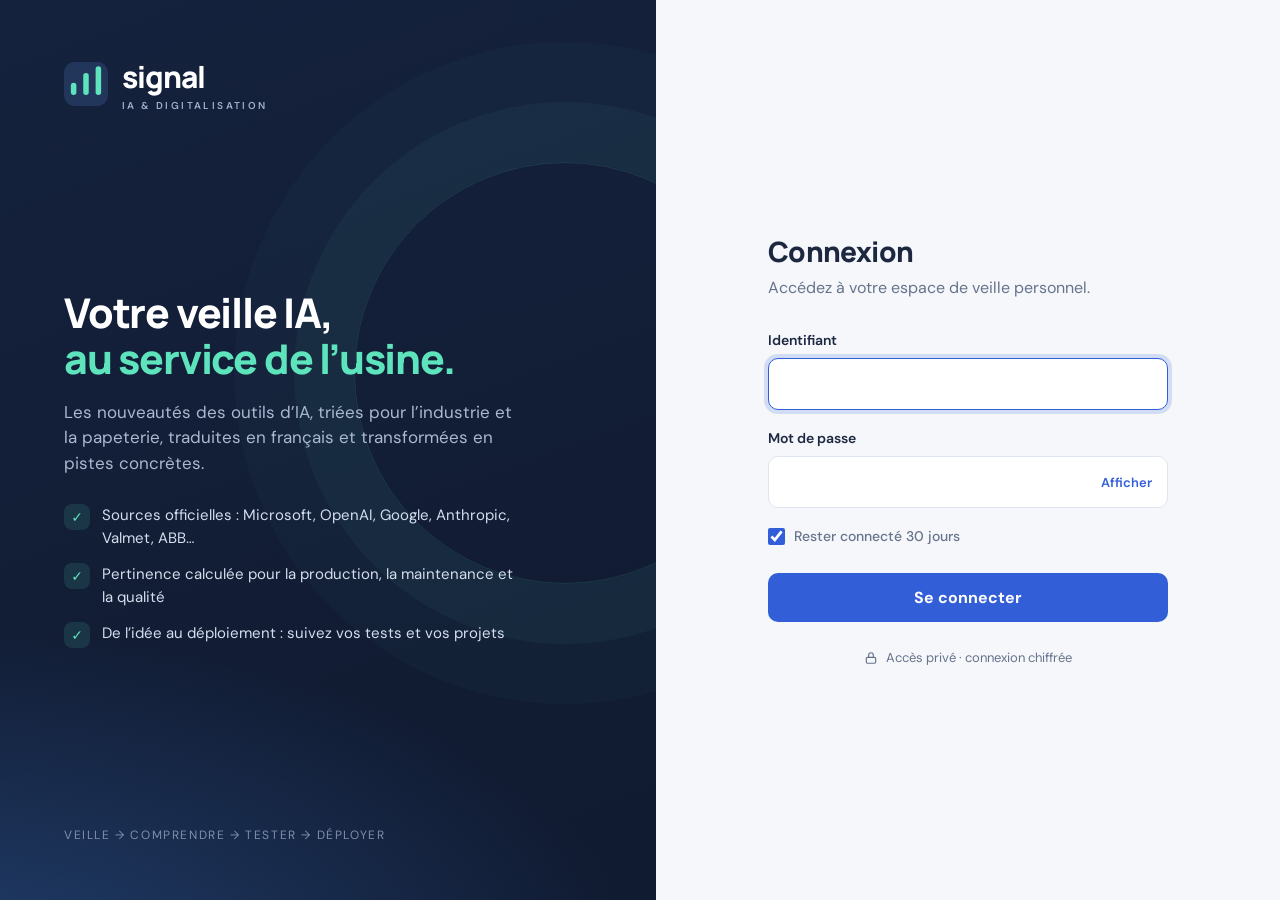
==== public/login.html @ a75cafa2 "Page de connexion, pertinence papeterie et industrie, sources métier, état allégé - Page de connexio" ====
<!doctype html>
<html lang="fr">
<head>
<meta charset="UTF-8">
<meta name="viewport" content="width=device-width,initial-scale=1">
<meta name="robots" content="noindex,nofollow">
<title>Connexion · Signal</title>
<link rel="icon" href="data:image/svg+xml,%3Csvg xmlns='http://www.w3.org/2000/svg' viewBox='0 0 32 32'%3E%3Crect width='32' height='32' rx='8' fill='%23182745'/%3E%3Cpath d='M7 22V17M16 22V10M25 22V5' stroke='%235ee4bc' stroke-width='4'/%3E%3C/svg%3E">
<link rel="preconnect" href="https://fonts.googleapis.com">
<link href="https://fonts.googleapis.com/css2?family=DM+Sans:wght@400;500;600;700&family=Manrope:wght@600;700;800&display=swap" rel="stylesheet">
<style>
:root{--navy:#15223d;--navy-2:#1d2f52;--mint:#5ee4bc;--bg:#f5f7fb;--card:#ffffff;--text:#1d2840;--muted:#66738a;--border:#dfe5ee;--accent:#325ed8;--accent-hover:#284fbd;--error-bg:#fdf0f0;--error:#b42828;--info-bg:#eef6f2;--info:#14745b}
@media (prefers-color-scheme:dark){:root{--bg:#0f1626;--card:#18233a;--text:#e8eef8;--muted:#9eabc2;--border:#2e3b55;--accent:#7f9ffc;--accent-hover:#9bb4ff;--error-bg:#3a1c22;--error:#ff9d9d;--info-bg:#15322b;--info:#7fe0bf}}
*{box-sizing:border-box}
html,body{height:100%}
body{margin:0;background:var(--bg);color:var(--text);font:16px/1.5 'DM Sans',system-ui,sans-serif;display:grid;grid-template-columns:minmax(0,1.05fr) minmax(0,1fr)}
.brand-side{position:relative;overflow:hidden;background:radial-gradient(1200px 600px at -10% 110%,#22406f 0%,transparent 60%),linear-gradient(160deg,var(--navy) 0%,#101a30 100%);color:#c9d3e6;padding:56px 64px;display:flex;flex-direction:column}
.brand-side::after{content:"";position:absolute;right:-120px;top:18%;width:420px;height:420px;border-radius:50%;border:1px solid rgba(94,228,188,.14);box-shadow:0 0 0 60px rgba(94,228,188,.04),0 0 0 120px rgba(94,228,188,.025)}
.logo{display:flex;align-items:center;gap:14px;color:#fff;text-decoration:none}
.logo svg{width:44px;height:44px}
.logo b{font:800 30px Manrope,sans-serif;letter-spacing:-1px}
.logo small{display:block;font:600 10px 'DM Sans';letter-spacing:2.4px;color:#9fb0cc;margin-top:2px}
.pitch{margin:auto 0;max-width:460px;position:relative;z-index:1}
.pitch h1{font:800 clamp(30px,3.2vw,42px)/1.12 Manrope,sans-serif;color:#fff;letter-spacing:-1.2px;margin:0 0 18px}
.pitch h1 em{font-style:normal;color:var(--mint)}
.pitch p{margin:0 0 28px;color:#aab8d0;font-size:17px}
.features{list-style:none;padding:0;margin:0;display:grid;gap:14px}
.features li{display:flex;gap:12px;align-items:flex-start;font-size:15px;color:#d5deee}
.features li span{flex:none;width:26px;height:26px;border-radius:8px;background:rgba(94,228,188,.12);color:var(--mint);display:grid;place-items:center;font-size:14px}
.brand-foot{font-size:12px;letter-spacing:1.6px;color:#7f8fab;position:relative;z-index:1}
.form-side{display:flex;align-items:center;justify-content:center;padding:40px 24px}
.card{width:100%;max-width:400px}
.card h2{font:800 28px Manrope,sans-serif;letter-spacing:-.6px;margin:0 0 6px}
.card .lead{color:var(--muted);margin:0 0 30px}
.alert{display:none;gap:10px;align-items:flex-start;padding:12px 14px;border-radius:10px;font-size:14px;margin-bottom:22px}
.alert.show{display:flex}
.alert.error{background:var(--error-bg);color:var(--error)}
.alert.info{background:var(--info-bg);color:var(--info)}
label{display:block;font-weight:600;font-size:14px;margin-bottom:7px}
.field{margin-bottom:18px}
.input-wrap{position:relative}
input[type=text],input[type=password]{width:100%;font:inherit;color:var(--text);background:var(--card);border:1px solid var(--border);border-radius:10px;padding:13px 14px;transition:border-color .15s,box-shadow .15s}
input[type=password],#password{padding-right:92px}
input:focus{outline:none;border-color:var(--accent);box-shadow:0 0 0 4px color-mix(in srgb,var(--accent) 18%,transparent)}
.toggle{position:absolute;right:6px;top:50%;transform:translateY(-50%);border:0;background:none;color:var(--accent);font:600 13px 'DM Sans';padding:8px 10px;border-radius:8px;cursor:pointer}
.toggle:hover{background:color-mix(in srgb,var(--accent) 10%,transparent)}
.row{display:flex;align-items:center;justify-content:space-between;margin:4px 0 26px;font-size:14px}
.check{display:flex;align-items:center;gap:9px;font-weight:500;margin:0;cursor:pointer;color:var(--muted)}
.check input{width:17px;height:17px;accent-color:var(--accent);margin:0}
.caps{display:none;color:#b86e00;font-size:13px;margin-top:6px}
.submit{width:100%;border:0;border-radius:10px;background:var(--accent);color:#fff;font:700 16px 'DM Sans';padding:14px;cursor:pointer;display:flex;justify-content:center;align-items:center;gap:10px;transition:background .15s}
.submit:hover{background:var(--accent-hover)}
.submit:disabled{opacity:.75;cursor:wait}
.spinner{display:none;width:16px;height:16px;border:2px solid rgba(255,255,255,.45);border-top-color:#fff;border-radius:50%;animation:spin .7s linear infinite}
.submit:disabled .spinner{display:block}
@keyframes spin{to{transform:rotate(360deg)}}
.secure{display:flex;align-items:center;justify-content:center;gap:8px;color:var(--muted);font-size:13px;margin-top:26px}
.mobile-logo{display:none}
@media (max-width:860px){
 body{grid-template-columns:1fr}
 .brand-side{display:none}
 .mobile-logo{display:flex;color:var(--text);margin-bottom:36px}
 .mobile-logo small{color:var(--muted)}
 .form-side{align-items:flex-start;padding-top:56px}
}
</style>
</head>
<body>
<section class="brand-side" aria-hidden="true">
  <a class="logo" href="/login"><svg viewBox="0 0 32 32"><rect width="32" height="32" rx="8" fill="#22365c"/><path d="M7 22V17M16 22V10M25 22V5" stroke="#5ee4bc" stroke-width="4" stroke-linecap="round"/></svg><div><b>signal</b><small>IA &amp; DIGITALISATION</small></div></a>
  <div class="pitch">
    <h1>Votre veille IA,<br><em>au service de l’usine.</em></h1>
    <p>Les nouveautés des outils d’IA, triées pour l’industrie et la papeterie, traduites en français et transformées en pistes concrètes.</p>
    <ul class="features">
      <li><span>✓</span>Sources officielles : Microsoft, OpenAI, Google, Anthropic, Valmet, ABB…</li>
      <li><span>✓</span>Pertinence calculée pour la production, la maintenance et la qualité</li>
      <li><span>✓</span>De l’idée au déploiement : suivez vos tests et vos projets</li>
    </ul>
  </div>
  <div class="brand-foot">VEILLE → COMPRENDRE → TESTER → DÉPLOYER</div>
</section>
<main class="form-side">
  <div class="card">
    <a class="logo mobile-logo" href="/login"><svg viewBox="0 0 32 32"><rect width="32" height="32" rx="8" fill="#182745"/><path d="M7 22V17M16 22V10M25 22V5" stroke="#5ee4bc" stroke-width="4" stroke-linecap="round"/></svg><div><b>signal</b><small>IA &amp; DIGITALISATION</small></div></a>
    <h2>Connexion</h2>
    <p class="lead">Accédez à votre espace de veille personnel.</p>
    <div id="alert" class="alert" role="alert"><span aria-hidden="true" id="alert-icon">!</span><span id="alert-text"></span></div>
    <form id="login" method="post" action="/login" autocomplete="on" novalidate>
      <div class="field">
        <label for="username">Identifiant</label>
        <input type="text" id="username" name="username" autocomplete="username" autocapitalize="none" spellcheck="false" required autofocus maxlength="120">
      </div>
      <div class="field">
        <label for="password">Mot de passe</label>
        <div class="input-wrap">
          <input type="password" id="password" name="password" autocomplete="current-password" required maxlength="256">
          <button type="button" class="toggle" id="toggle" aria-controls="password" aria-pressed="false">Afficher</button>
        </div>
        <div class="caps" id="caps">Majuscules activées</div>
      </div>
      <div class="row">
        <label class="check"><input type="checkbox" name="remember" value="1" checked> Rester connecté 30 jours</label>
      </div>
      <button class="submit" id="submit" type="submit"><span class="spinner" aria-hidden="true"></span><span>Se connecter</span></button>
    </form>
    <div class="secure"><svg width="14" height="14" viewBox="0 0 24 24" fill="none" stroke="currentColor" stroke-width="2" aria-hidden="true"><rect x="4" y="11" width="16" height="10" rx="2"/><path d="M8 11V7a4 4 0 0 1 8 0v4"/></svg>Accès privé · connexion chiffrée</div>
  </div>
</main>
<script>
(()=>{
  const messages={
    identifiants:['error','Identifiant ou mot de passe incorrect.'],
    bloque:['error','Trop de tentatives. Patientez une minute avant de réessayer.'],
    expire:['info','Votre session a expiré. Reconnectez-vous pour continuer.'],
    deconnecte:['info','Vous êtes déconnecté. À bientôt !'],
    config:['error','Connexion indisponible : le mot de passe de l’application n’est pas configuré sur le serveur.'],
    origine:['error','La demande a été refusée pour des raisons de sécurité. Rechargez la page.']
  };
  const key=new URLSearchParams(location.search).get('m');
  const alert=document.getElementById('alert');
  if(messages[key]){alert.classList.add('show',messages[key][0]);document.getElementById('alert-text').textContent=messages[key][1];document.getElementById('alert-icon').textContent=messages[key][0]==='info'?'i':'!'}
  if(key==='identifiants'){const u=sessionStorage.getItem('signal-user');if(u)document.getElementById('username').value=u;document.getElementById('password').focus()}
  const pwd=document.getElementById('password'),toggle=document.getElementById('toggle');
  toggle.addEventListener('click',()=>{const show=pwd.type==='password';pwd.type=show?'text':'password';toggle.textContent=show?'Masquer':'Afficher';toggle.setAttribute('aria-pressed',show);pwd.focus()});
  pwd.addEventListener('keyup',e=>{document.getElementById('caps').style.display=e.getModifierState&&e.getModifierState('CapsLock')?'block':'none'});
  document.getElementById('login').addEventListener('submit',e=>{
    const u=document.getElementById('username');
    if(!u.value.trim()||!pwd.value){e.preventDefault();alert.className='alert show error';document.getElementById('alert-text').textContent='Renseignez votre identifiant et votre mot de passe.';(u.value.trim()?pwd:u).focus();return}
    try{sessionStorage.setItem('signal-user',u.value.trim())}catch(_){}
    document.getElementById('submit').disabled=true;
  });
})();
</script>
</body>
</html>
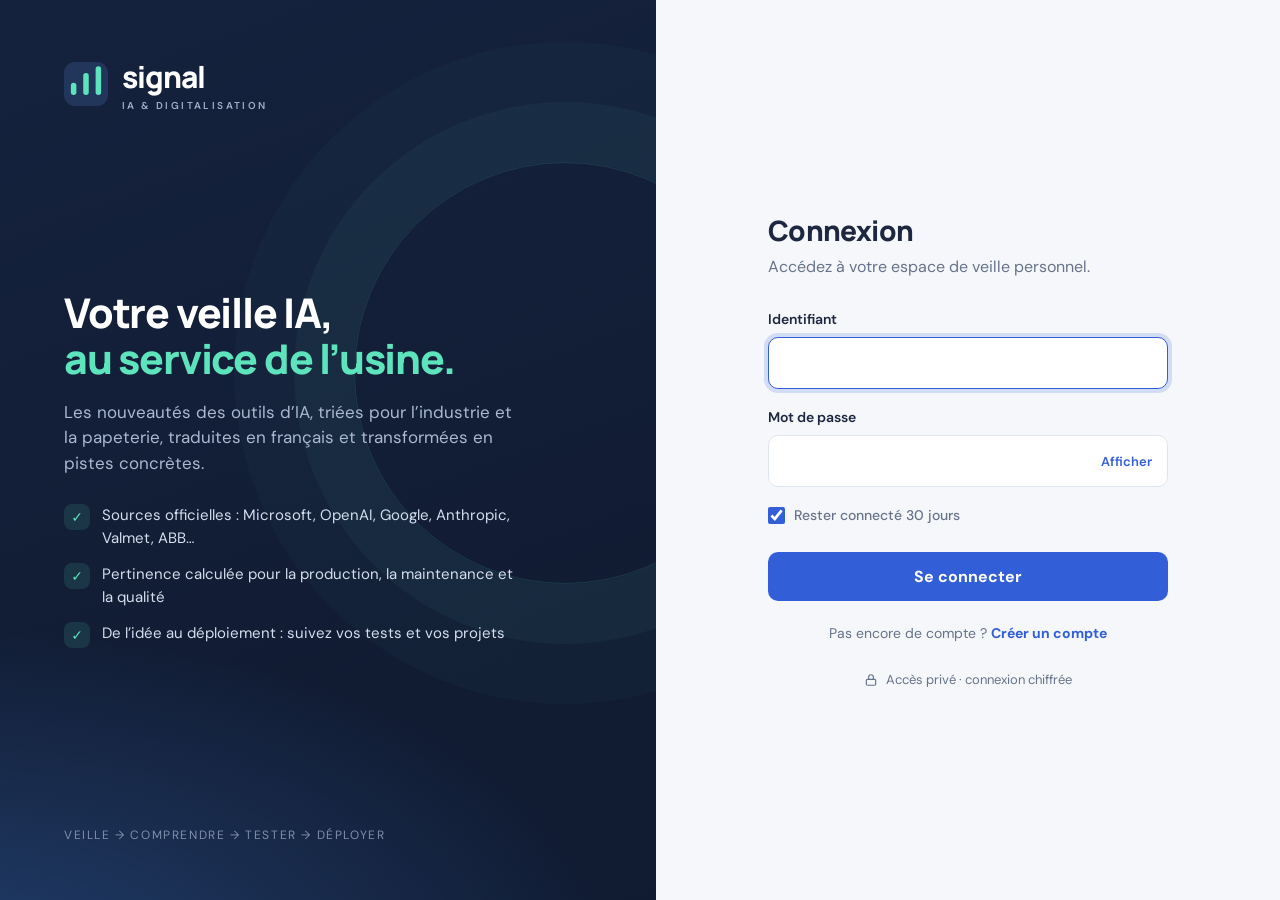
==== commit 7d678854: "Création de compte depuis la page de connexion, gestion des comptes par l’administrateur Co-Authored" ====
--- a/public/login.html
+++ b/public/login.html
@@ -48,6 +48,8 @@
 .check{display:flex;align-items:center;gap:9px;font-weight:500;margin:0;cursor:pointer;color:var(--muted)}
 .check input{width:17px;height:17px;accent-color:var(--accent);margin:0}
 .caps{display:none;color:#b86e00;font-size:13px;margin-top:6px}
+.hint{color:var(--muted);font-size:13px;margin-top:6px}
+[hidden]{display:none!important}
 .submit{width:100%;border:0;border-radius:10px;background:var(--accent);color:#fff;font:700 16px 'DM Sans';padding:14px;cursor:pointer;display:flex;justify-content:center;align-items:center;gap:10px;transition:background .15s}
 .submit:hover{background:var(--accent-hover)}
 .submit:disabled{opacity:.75;cursor:wait}
@@ -56,6 +58,8 @@
 @keyframes spin{to{transform:rotate(360deg)}}
 .secure{display:flex;align-items:center;justify-content:center;gap:8px;color:var(--muted);font-size:13px;margin-top:26px}
 .mobile-logo{display:none}
+.switch{text-align:center;color:var(--muted);font-size:14px;margin:22px 0 0}
+.switch a{color:var(--accent);font-weight:700;text-decoration:none}.switch a:hover{text-decoration:underline}
 @media (max-width:860px){
  body{grid-template-columns:1fr}
  .brand-side{display:none}
@@ -82,8 +86,8 @@
 <main class="form-side">
   <div class="card">
     <a class="logo mobile-logo" href="/login"><svg viewBox="0 0 32 32"><rect width="32" height="32" rx="8" fill="#182745"/><path d="M7 22V17M16 22V10M25 22V5" stroke="#5ee4bc" stroke-width="4" stroke-linecap="round"/></svg><div><b>signal</b><small>IA &amp; DIGITALISATION</small></div></a>
-    <h2>Connexion</h2>
-    <p class="lead">Accédez à votre espace de veille personnel.</p>
+    <h2 id="heading">Connexion</h2>
+    <p class="lead" id="lead">Accédez à votre espace de veille personnel.</p>
     <div id="alert" class="alert" role="alert"><span aria-hidden="true" id="alert-icon">!</span><span id="alert-text"></span></div>
     <form id="login" method="post" action="/login" autocomplete="on" novalidate>
       <div class="field">
@@ -97,12 +101,18 @@
           <button type="button" class="toggle" id="toggle" aria-controls="password" aria-pressed="false">Afficher</button>
         </div>
         <div class="caps" id="caps">Majuscules activées</div>
+        <div class="hint" id="hint" hidden>10 caractères minimum. Une phrase courte et facile à retenir est idéale.</div>
       </div>
-      <div class="row">
+      <div class="field" id="confirm-field" hidden>
+        <label for="confirm">Confirmer le mot de passe</label>
+        <input type="password" id="confirm" name="confirm" autocomplete="new-password" maxlength="256">
+      </div>
+      <div class="row" id="remember-row">
         <label class="check"><input type="checkbox" name="remember" value="1" checked> Rester connecté 30 jours</label>
       </div>
-      <button class="submit" id="submit" type="submit"><span class="spinner" aria-hidden="true"></span><span>Se connecter</span></button>
+      <button class="submit" id="submit" type="submit"><span class="spinner" aria-hidden="true"></span><span id="submit-label">Se connecter</span></button>
     </form>
+    <p class="switch" id="switch"><span id="switch-text">Pas encore de compte ?</span> <a id="switch-link" href="/signup">Créer un compte</a></p>
     <div class="secure"><svg width="14" height="14" viewBox="0 0 24 24" fill="none" stroke="currentColor" stroke-width="2" aria-hidden="true"><rect x="4" y="11" width="16" height="10" rx="2"/><path d="M8 11V7a4 4 0 0 1 8 0v4"/></svg>Accès privé · connexion chiffrée</div>
   </div>
 </main>
@@ -113,9 +123,32 @@
     bloque:['error','Trop de tentatives. Patientez une minute avant de réessayer.'],
     expire:['info','Votre session a expiré. Reconnectez-vous pour continuer.'],
     deconnecte:['info','Vous êtes déconnecté. À bientôt !'],
-    config:['error','Connexion indisponible : le mot de passe de l’application n’est pas configuré sur le serveur.'],
-    origine:['error','La demande a été refusée pour des raisons de sécurité. Rechargez la page.']
+    existe:['info','Un accès existe déjà pour cette application. Connectez-vous.'],
+    identifiant:['error','Identifiant invalide : 1 à 60 caractères, sans espace.'],
+    faible:['error','Le mot de passe doit contenir au moins 10 caractères.'],
+    different:['error','Les deux mots de passe ne correspondent pas.'],
+    origine:['error','La demande a été refusée pour des raisons de sécurité. Rechargez la page.'],
+    pris:['error','Cet identifiant est déjà utilisé. Choisissez-en un autre.'],
+    ferme:['info','Les inscriptions sont fermées. Demandez à l’administrateur de les rouvrir.']
   };
+  const path=location.pathname,signup=path==='/signup',setup=path==='/setup'||signup;
+  if(path==='/setup')document.getElementById('switch').hidden=true;
+  if(signup){
+    document.getElementById('switch-text').textContent='Déjà un compte ?';
+    const link=document.getElementById('switch-link');link.textContent='Se connecter';link.href='/login';
+  }
+  if(setup){
+    document.title=(signup?'Créer un compte':'Créer votre accès')+' · Signal';
+    document.getElementById('heading').textContent=signup?'Créer un compte':'Créer votre accès';
+    document.getElementById('lead').textContent=signup?'Choisissez votre identifiant et votre mot de passe pour accéder à la veille.':'Première ouverture : choisissez l’identifiant et le mot de passe qui protégeront votre veille.';
+    document.getElementById('login').action=signup?'/signup':'/setup';
+    document.getElementById('password').autocomplete='new-password';
+    document.getElementById('hint').hidden=false;
+    document.getElementById('confirm-field').hidden=false;
+    document.getElementById('confirm').required=true;
+    document.getElementById('remember-row').hidden=true;
+    document.getElementById('submit-label').textContent=signup?'Créer mon compte':'Créer mon accès';
+  }
   const key=new URLSearchParams(location.search).get('m');
   const alert=document.getElementById('alert');
   if(messages[key]){alert.classList.add('show',messages[key][0]);document.getElementById('alert-text').textContent=messages[key][1];document.getElementById('alert-icon').textContent=messages[key][0]==='info'?'i':'!'}
@@ -125,7 +158,10 @@
   pwd.addEventListener('keyup',e=>{document.getElementById('caps').style.display=e.getModifierState&&e.getModifierState('CapsLock')?'block':'none'});
   document.getElementById('login').addEventListener('submit',e=>{
     const u=document.getElementById('username');
-    if(!u.value.trim()||!pwd.value){e.preventDefault();alert.className='alert show error';document.getElementById('alert-text').textContent='Renseignez votre identifiant et votre mot de passe.';(u.value.trim()?pwd:u).focus();return}
+    const fail=(text,field)=>{e.preventDefault();alert.className='alert show error';document.getElementById('alert-icon').textContent='!';document.getElementById('alert-text').textContent=text;field.focus()};
+    if(!u.value.trim()||!pwd.value)return fail('Renseignez votre identifiant et votre mot de passe.',u.value.trim()?pwd:u);
+    if(setup&&pwd.value.length<10)return fail('Le mot de passe doit contenir au moins 10 caractères.',pwd);
+    if(setup&&pwd.value!==document.getElementById('confirm').value)return fail('Les deux mots de passe ne correspondent pas.',document.getElementById('confirm'));
     try{sessionStorage.setItem('signal-user',u.value.trim())}catch(_){}
     document.getElementById('submit').disabled=true;
   });
